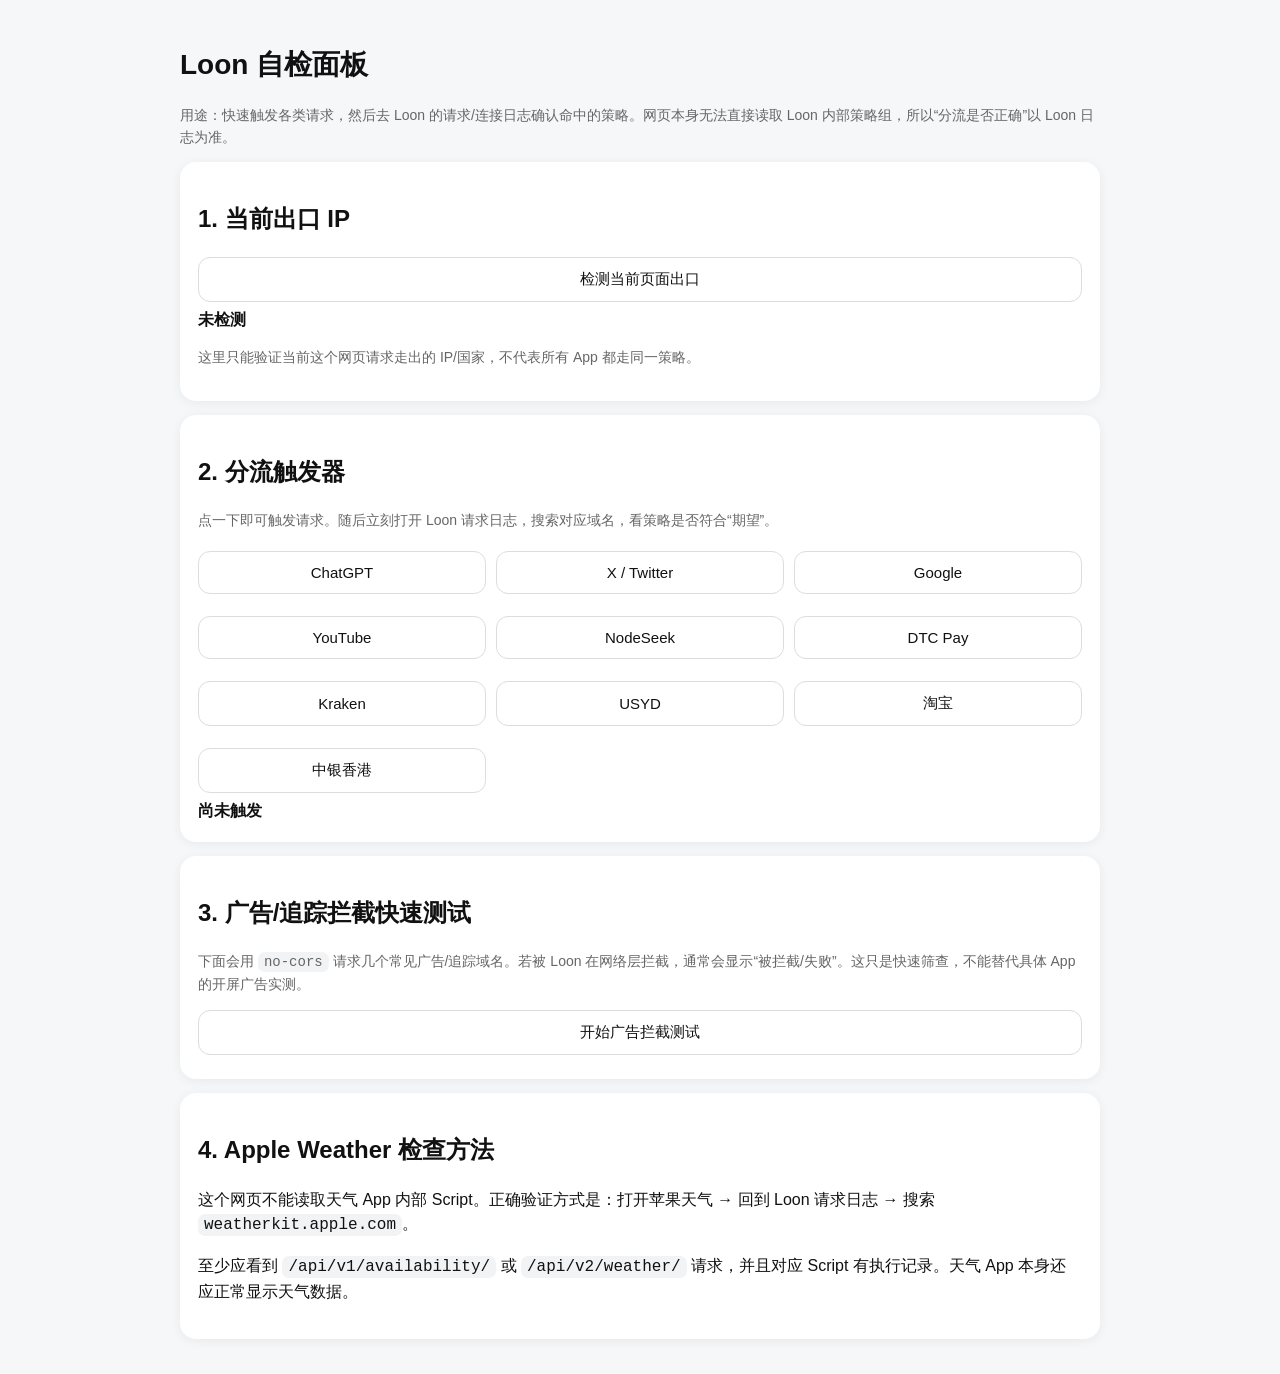
==== loon-test/index.html @ 425c66df "Add Loon routing and adblock test dashboard" ====
<!doctype html><html lang="zh-CN"><head><meta charset="utf-8"><meta name="viewport" content="width=device-width,initial-scale=1"><title>Loon 自检面板</title><style>body{font-family:-apple-system,BlinkMacSystemFont,"Segoe UI",sans-serif;max-width:920px;margin:0 auto;padding:24px;line-height:1.55;background:#f6f7f9;color:#111}.card{background:white;border-radius:16px;padding:18px;margin:14px 0;box-shadow:0 2px 12px rgba(0,0,0,.06)}h1{font-size:28px}.grid{display:grid;grid-template-columns:repeat(auto-fit,minmax(220px,1fr));gap:10px}.btn{display:block;width:100%;box-sizing:border-box;border:1px solid #ddd;background:#fff;border-radius:12px;padding:12px;margin:6px 0;text-decoration:none;color:#111;font-size:15px}.btn:active{transform:scale(.99)}.ok{color:#087f23}.bad{color:#b42318}.muted{color:#666;font-size:14px}.tag{font-family:ui-monospace,SFMono-Regular,Menlo,monospace;background:#f1f3f5;border-radius:7px;padding:2px 6px}.status{font-weight:600}</style></head><body><h1>Loon 自检面板</h1><p class="muted">用途：快速触发各类请求，然后去 Loon 的请求/连接日志确认命中的策略。网页本身无法直接读取 Loon 内部策略组，所以“分流是否正确”以 Loon 日志为准。</p><div class="card"><h2>1. 当前出口 IP</h2><button class="btn" onclick="checkIP()">检测当前页面出口</button><div id="ip" class="status">未检测</div><p class="muted">这里只能验证当前这个网页请求走出的 IP/国家，不代表所有 App 都走同一策略。</p></div><div class="card"><h2>2. 分流触发器</h2><p class="muted">点一下即可触发请求。随后立刻打开 Loon 请求日志，搜索对应域名，看策略是否符合“期望”。</p><div class="grid"><button class="btn" onclick="ping('https://chatgpt.com/cdn-cgi/trace','chatgpt.com','期望：ChatGPT / 日本优先，美国备用')">ChatGPT</button><button class="btn" onclick="ping('https://x.com','x.com','期望：Twitter / 美国优先')">X / Twitter</button><button class="btn" onclick="ping('https://www.google.com/generate_204','google.com','期望：GlobalUS')">Google</button><button class="btn" onclick="ping('https://www.youtube.com/generate_204','youtube.com','期望：YouTube')">YouTube</button><button class="btn" onclick="ping('https://nodeseek.com','nodeseek.com','期望：日本')">NodeSeek</button><button class="btn" onclick="ping('https://www.dtcpay.com','dtcpay.com','期望：新加坡')">DTC Pay</button><button class="btn" onclick="ping('https://www.kraken.com','kraken.com','期望：英国')">Kraken</button><button class="btn" onclick="ping('https://www.sydney.edu.au','sydney.edu.au','期望：School / 澳洲或美国')">USYD</button><button class="btn" onclick="ping('https://www.taobao.com','taobao.com','期望：DIRECT')">淘宝</button><button class="btn" onclick="ping('https://www.bochk.com','bochk.com','期望：DIRECT')">中银香港</button></div><div id="route" class="status">尚未触发</div></div><div class="card"><h2>3. 广告/追踪拦截快速测试</h2><p class="muted">下面会用 <span class="tag">no-cors</span> 请求几个常见广告/追踪域名。若被 Loon 在网络层拦截，通常会显示“被拦截/失败”。这只是快速筛查，不能替代具体 App 的开屏广告实测。</p><button class="btn" onclick="adtest()">开始广告拦截测试</button><div id="ads"></div></div><div class="card"><h2>4. Apple Weather 检查方法</h2><p>这个网页不能读取天气 App 内部 Script。正确验证方式是：打开苹果天气 → 回到 Loon 请求日志 → 搜索 <span class="tag">weatherkit.apple.com</span>。</p><p>至少应看到 <span class="tag">/api/v1/availability/</span> 或 <span class="tag">/api/v2/weather/</span> 请求，并且对应 Script 有执行记录。天气 App 本身还应正常显示天气数据。</p></div><script>async function checkIP(){const e=document.getElementById('ip');e.textContent='检测中…';try{const r=await fetch('https://ipwho.is/');const j=await r.json();e.innerHTML=`IP：${j.ip||'?'}　国家/地区：${j.country||'?'} (${j.country_code||'?'})　城市：${j.city||'?'}`;}catch(err){e.textContent='检测失败：'+err.message}}async function ping(url,domain,expect){const e=document.getElementById('route');e.textContent='正在触发 '+domain+'…';try{await fetch(url,{mode:'no-cors',cache:'no-store'});e.innerHTML=`已触发 <b>${domain}</b>。${expect}。现在去 Loon 请求日志搜索该域名。`;}catch(err){e.innerHTML=`请求 ${domain} 失败/被拦截。仍可去 Loon 日志查看实际命中。`}}async function one(url,name){try{await fetch(url,{mode:'no-cors',cache:'no-store'});return `<div class="bad">● ${name}：请求可达（可能未拦截）</div>`}catch(e){return `<div class="ok">● ${name}：请求失败/被拦截</div>`}}async function adtest(){const e=document.getElementById('ads');e.textContent='测试中…';const tests=[['https://googleads.g.doubleclick.net/pagead/id','DoubleClick'],['https://www.google-analytics.com/g/collect?v=2&tid=G-TEST&cid=1','Google Analytics'],['https://connect.facebook.net/en_US/fbevents.js','Facebook Pixel']];const out=[];for(const [u,n] of tests)out.push(await one(u,n));e.innerHTML=out.join('')+'<p class="muted">注意：服务端返回 4xx/404 也会被浏览器视为“请求可达”；因此最终仍建议结合 Loon 日志中的 REJECT/REJECT-DROP 判断。</p>'}</script></body></html>
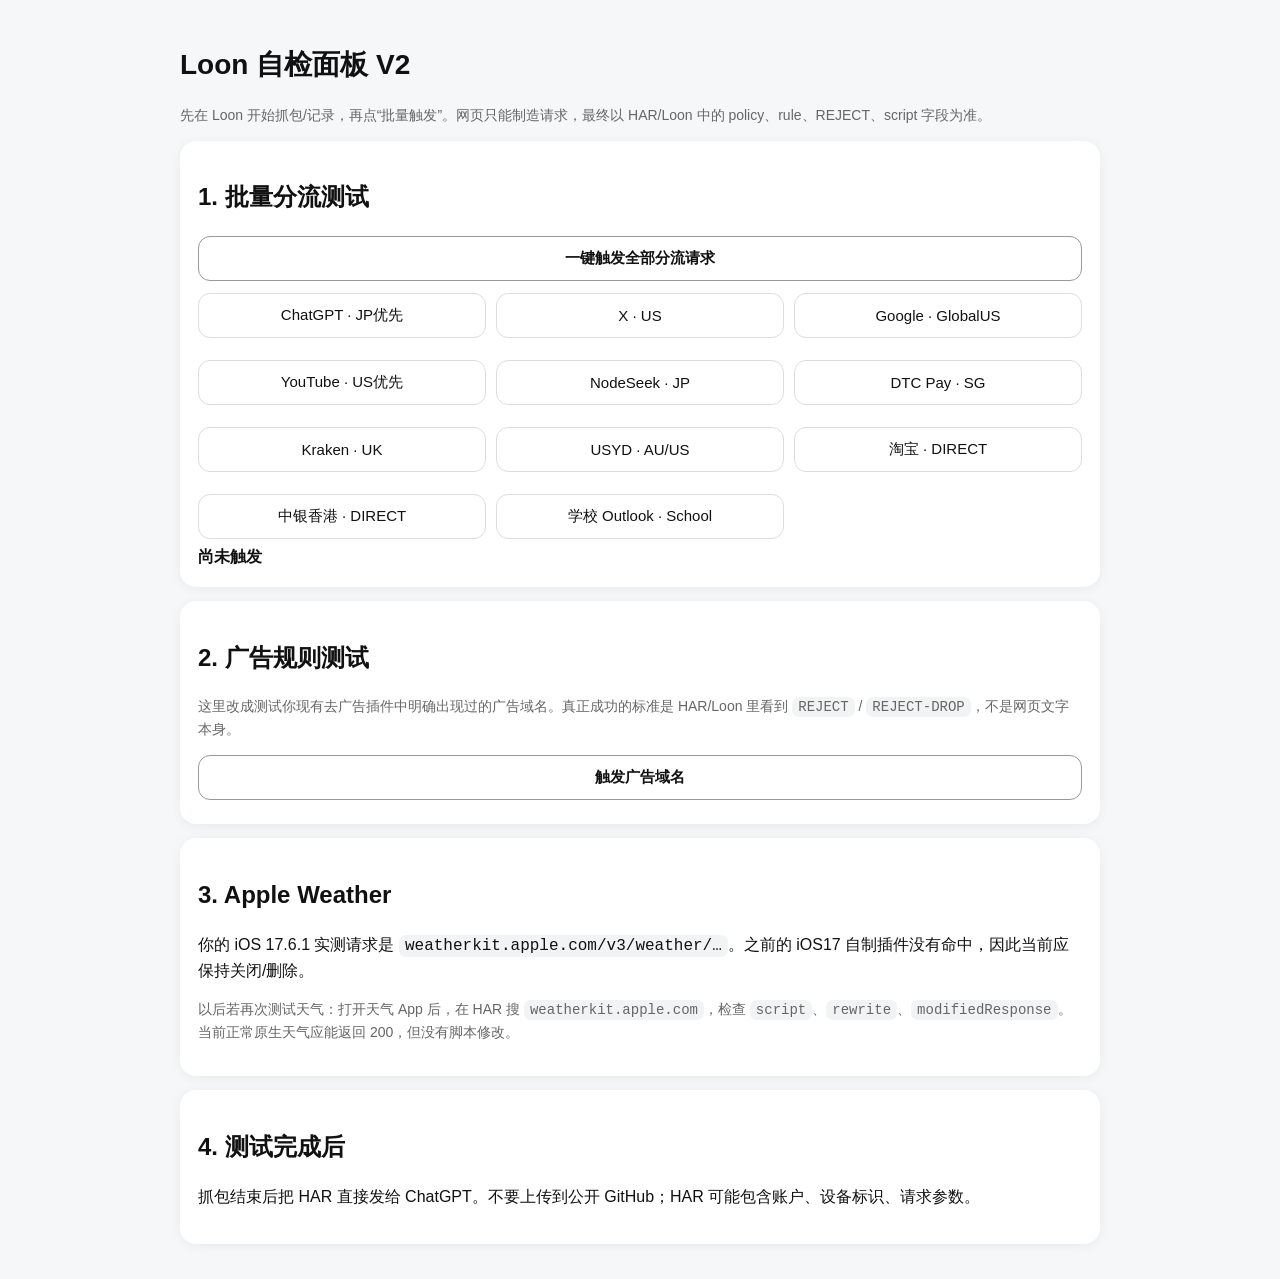
==== commit e3671ed2: "Upgrade Loon self-test page to V2 using HAR findings" ====
--- a/loon-test/index.html
+++ b/loon-test/index.html
@@ -1 +1 @@
-<!doctype html><html lang="zh-CN"><head><meta charset="utf-8"><meta name="viewport" content="width=device-width,initial-scale=1"><title>Loon 自检面板</title><style>body{font-family:-apple-system,BlinkMacSystemFont,"Segoe UI",sans-serif;max-width:920px;margin:0 auto;padding:24px;line-height:1.55;background:#f6f7f9;color:#111}.card{background:white;border-radius:16px;padding:18px;margin:14px 0;box-shadow:0 2px 12px rgba(0,0,0,.06)}h1{font-size:28px}.grid{display:grid;grid-template-columns:repeat(auto-fit,minmax(220px,1fr));gap:10px}.btn{display:block;width:100%;box-sizing:border-box;border:1px solid #ddd;background:#fff;border-radius:12px;padding:12px;margin:6px 0;text-decoration:none;color:#111;font-size:15px}.btn:active{transform:scale(.99)}.ok{color:#087f23}.bad{color:#b42318}.muted{color:#666;font-size:14px}.tag{font-family:ui-monospace,SFMono-Regular,Menlo,monospace;background:#f1f3f5;border-radius:7px;padding:2px 6px}.status{font-weight:600}</style></head><body><h1>Loon 自检面板</h1><p class="muted">用途：快速触发各类请求，然后去 Loon 的请求/连接日志确认命中的策略。网页本身无法直接读取 Loon 内部策略组，所以“分流是否正确”以 Loon 日志为准。</p><div class="card"><h2>1. 当前出口 IP</h2><button class="btn" onclick="checkIP()">检测当前页面出口</button><div id="ip" class="status">未检测</div><p class="muted">这里只能验证当前这个网页请求走出的 IP/国家，不代表所有 App 都走同一策略。</p></div><div class="card"><h2>2. 分流触发器</h2><p class="muted">点一下即可触发请求。随后立刻打开 Loon 请求日志，搜索对应域名，看策略是否符合“期望”。</p><div class="grid"><button class="btn" onclick="ping('https://chatgpt.com/cdn-cgi/trace','chatgpt.com','期望：ChatGPT / 日本优先，美国备用')">ChatGPT</button><button class="btn" onclick="ping('https://x.com','x.com','期望：Twitter / 美国优先')">X / Twitter</button><button class="btn" onclick="ping('https://www.google.com/generate_204','google.com','期望：GlobalUS')">Google</button><button class="btn" onclick="ping('https://www.youtube.com/generate_204','youtube.com','期望：YouTube')">YouTube</button><button class="btn" onclick="ping('https://nodeseek.com','nodeseek.com','期望：日本')">NodeSeek</button><button class="btn" onclick="ping('https://www.dtcpay.com','dtcpay.com','期望：新加坡')">DTC Pay</button><button class="btn" onclick="ping('https://www.kraken.com','kraken.com','期望：英国')">Kraken</button><button class="btn" onclick="ping('https://www.sydney.edu.au','sydney.edu.au','期望：School / 澳洲或美国')">USYD</button><button class="btn" onclick="ping('https://www.taobao.com','taobao.com','期望：DIRECT')">淘宝</button><button class="btn" onclick="ping('https://www.bochk.com','bochk.com','期望：DIRECT')">中银香港</button></div><div id="route" class="status">尚未触发</div></div><div class="card"><h2>3. 广告/追踪拦截快速测试</h2><p class="muted">下面会用 <span class="tag">no-cors</span> 请求几个常见广告/追踪域名。若被 Loon 在网络层拦截，通常会显示“被拦截/失败”。这只是快速筛查，不能替代具体 App 的开屏广告实测。</p><button class="btn" onclick="adtest()">开始广告拦截测试</button><div id="ads"></div></div><div class="card"><h2>4. Apple Weather 检查方法</h2><p>这个网页不能读取天气 App 内部 Script。正确验证方式是：打开苹果天气 → 回到 Loon 请求日志 → 搜索 <span class="tag">weatherkit.apple.com</span>。</p><p>至少应看到 <span class="tag">/api/v1/availability/</span> 或 <span class="tag">/api/v2/weather/</span> 请求，并且对应 Script 有执行记录。天气 App 本身还应正常显示天气数据。</p></div><script>async function checkIP(){const e=document.getElementById('ip');e.textContent='检测中…';try{const r=await fetch('https://ipwho.is/');const j=await r.json();e.innerHTML=`IP：${j.ip||'?'}　国家/地区：${j.country||'?'} (${j.country_code||'?'})　城市：${j.city||'?'}`;}catch(err){e.textContent='检测失败：'+err.message}}async function ping(url,domain,expect){const e=document.getElementById('route');e.textContent='正在触发 '+domain+'…';try{await fetch(url,{mode:'no-cors',cache:'no-store'});e.innerHTML=`已触发 <b>${domain}</b>。${expect}。现在去 Loon 请求日志搜索该域名。`;}catch(err){e.innerHTML=`请求 ${domain} 失败/被拦截。仍可去 Loon 日志查看实际命中。`}}async function one(url,name){try{await fetch(url,{mode:'no-cors',cache:'no-store'});return `<div class="bad">● ${name}：请求可达（可能未拦截）</div>`}catch(e){return `<div class="ok">● ${name}：请求失败/被拦截</div>`}}async function adtest(){const e=document.getElementById('ads');e.textContent='测试中…';const tests=[['https://googleads.g.doubleclick.net/pagead/id','DoubleClick'],['https://www.google-analytics.com/g/collect?v=2&tid=G-TEST&cid=1','Google Analytics'],['https://connect.facebook.net/en_US/fbevents.js','Facebook Pixel']];const out=[];for(const [u,n] of tests)out.push(await one(u,n));e.innerHTML=out.join('')+'<p class="muted">注意：服务端返回 4xx/404 也会被浏览器视为“请求可达”；因此最终仍建议结合 Loon 日志中的 REJECT/REJECT-DROP 判断。</p>'}</script></body></html>+<!doctype html><html lang="zh-CN"><head><meta charset="utf-8"><meta name="viewport" content="width=device-width,initial-scale=1"><title>Loon 自检面板 V2</title><style>body{font-family:-apple-system,BlinkMacSystemFont,"Segoe UI",sans-serif;max-width:920px;margin:0 auto;padding:24px;line-height:1.55;background:#f6f7f9;color:#111}.card{background:#fff;border-radius:16px;padding:18px;margin:14px 0;box-shadow:0 2px 12px rgba(0,0,0,.06)}h1{font-size:28px}.grid{display:grid;grid-template-columns:repeat(auto-fit,minmax(220px,1fr));gap:10px}.btn{display:block;width:100%;box-sizing:border-box;border:1px solid #ddd;background:#fff;border-radius:12px;padding:12px;margin:6px 0;text-decoration:none;color:#111;font-size:15px}.primary{font-weight:700;border-color:#999}.ok{color:#087f23}.bad{color:#b42318}.muted{color:#666;font-size:14px}.tag{font-family:ui-monospace,SFMono-Regular,Menlo,monospace;background:#f1f3f5;border-radius:7px;padding:2px 6px}.status{font-weight:600}</style></head><body><h1>Loon 自检面板 V2</h1><p class="muted">先在 Loon 开始抓包/记录，再点“批量触发”。网页只能制造请求，最终以 HAR/Loon 中的 policy、rule、REJECT、script 字段为准。</p><div class="card"><h2>1. 批量分流测试</h2><button class="btn primary" onclick="runAll()">一键触发全部分流请求</button><div class="grid"><button class="btn" onclick="ping(tests[0])">ChatGPT · JP优先</button><button class="btn" onclick="ping(tests[1])">X · US</button><button class="btn" onclick="ping(tests[2])">Google · GlobalUS</button><button class="btn" onclick="ping(tests[3])">YouTube · US优先</button><button class="btn" onclick="ping(tests[4])">NodeSeek · JP</button><button class="btn" onclick="ping(tests[5])">DTC Pay · SG</button><button class="btn" onclick="ping(tests[6])">Kraken · UK</button><button class="btn" onclick="ping(tests[7])">USYD · AU/US</button><button class="btn" onclick="ping(tests[8])">淘宝 · DIRECT</button><button class="btn" onclick="ping(tests[9])">中银香港 · DIRECT</button><button class="btn" onclick="ping(tests[10])">学校 Outlook · School</button></div><div id="route" class="status">尚未触发</div></div><div class="card"><h2>2. 广告规则测试</h2><p class="muted">这里改成测试你现有去广告插件中明确出现过的广告域名。真正成功的标准是 HAR/Loon 里看到 <span class="tag">REJECT</span> / <span class="tag">REJECT-DROP</span>，不是网页文字本身。</p><button class="btn primary" onclick="adtest()">触发广告域名</button><div id="ads"></div></div><div class="card"><h2>3. Apple Weather</h2><p>你的 iOS 17.6.1 实测请求是 <span class="tag">weatherkit.apple.com/v3/weather/…</span>。之前的 iOS17 自制插件没有命中，因此当前应保持关闭/删除。</p><p class="muted">以后若再次测试天气：打开天气 App 后，在 HAR 搜 <span class="tag">weatherkit.apple.com</span>，检查 <span class="tag">script</span>、<span class="tag">rewrite</span>、<span class="tag">modifiedResponse</span>。当前正常原生天气应能返回 200，但没有脚本修改。</p></div><div class="card"><h2>4. 测试完成后</h2><p>抓包结束后把 HAR 直接发给 ChatGPT。不要上传到公开 GitHub；HAR 可能包含账户、设备标识、请求参数。</p></div><script>const tests=[['https://chatgpt.com/cdn-cgi/trace','chatgpt.com'],['https://x.com','x.com'],['https://www.google.com/generate_204','google.com'],['https://www.youtube.com/generate_204','youtube.com'],['https://nodeseek.com','nodeseek.com'],['https://www.dtcpay.com','dtcpay.com'],['https://www.kraken.com','kraken.com'],['https://www.sydney.edu.au','sydney.edu.au'],['https://www.taobao.com','taobao.com'],['https://www.bochk.com','bochk.com'],['https://outlook.office365.com','outlook.office365.com']];async function ping(t){const [url,domain]=t,e=document.getElementById('route');e.textContent='触发 '+domain+'…';try{await fetch(url,{mode:'no-cors',cache:'no-store'});e.textContent='已触发 '+domain+'，去 HAR/Loon 查看 policy 和 rule。'}catch(_){e.textContent=domain+' 请求失败；失败本身也会记录到 HAR，可用于定位节点问题。'}}async function runAll(){for(const t of tests){await ping(t);await new Promise(r=>setTimeout(r,450))}document.getElementById('route').textContent='全部分流请求已触发。现在结束抓包并导出 HAR。'}async function fire(url,name){try{await fetch(url,{mode:'no-cors',cache:'no-store'});return '<div>● '+name+'：已发起；请以 HAR policy/rule 为准</div>'}catch(_){return '<div>● '+name+'：请求失败；请检查 HAR 是否为 REJECT</div>'}}async function adtest(){const e=document.getElementById('ads');e.textContent='触发中…';const a=[['https://mi.gdt.qq.com/','腾讯广告 mi.gdt.qq.com'],['https://mobads.baidu.com/','百度广告 mobads.baidu.com'],['https://api.biliapi.com/','Bilibili 广告接口域名'],['https://kad.gotokeep.com/','Keep 广告 kad.gotokeep.com']];let o=[];for(const x of a){o.push(await fire(...x));await new Promise(r=>setTimeout(r,300))}e.innerHTML=o.join('')+'<p class="muted">HAR 中出现 REJECT/REJECT-DROP 才算拦截规则真正命中。</p>'}</script></body></html>
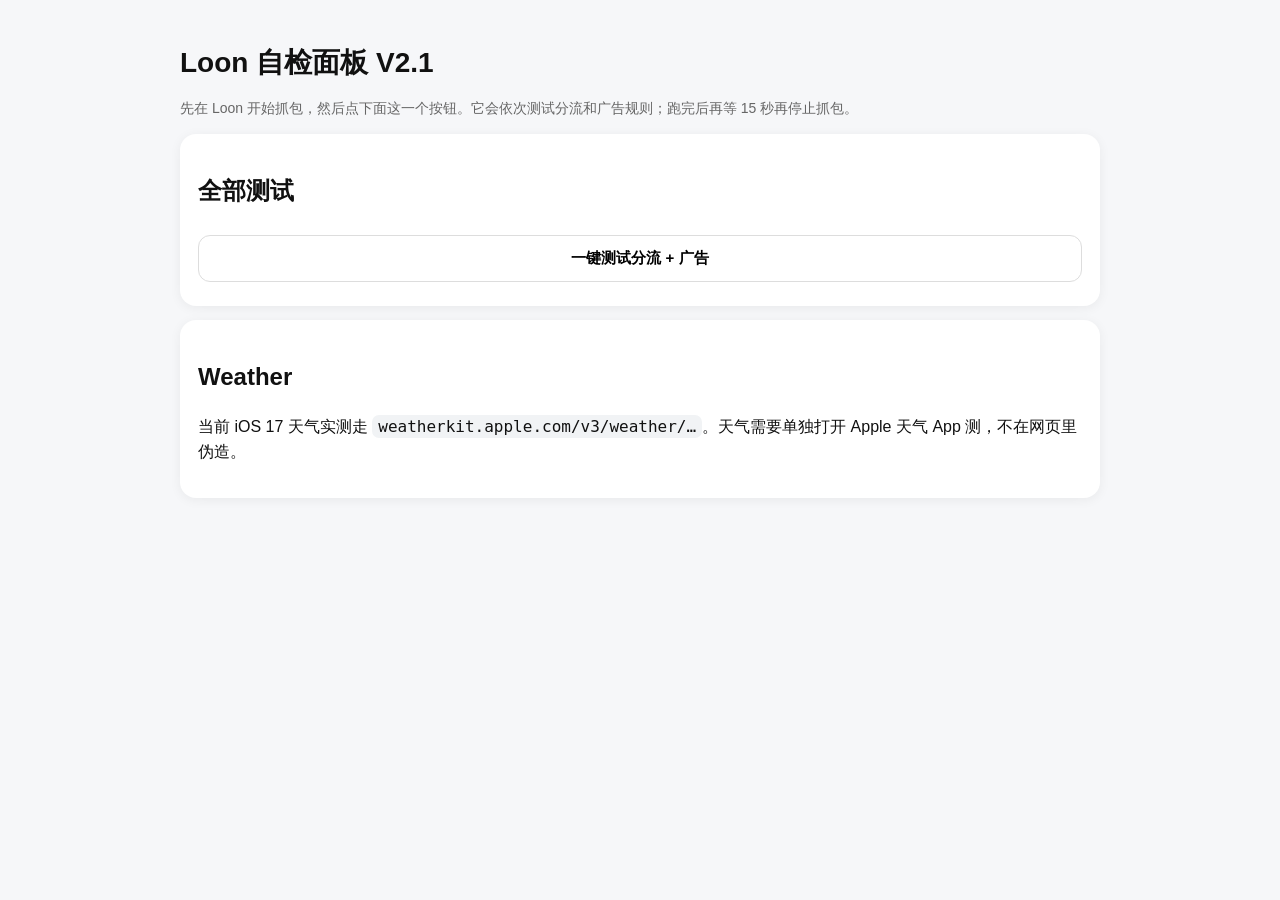
==== commit 9580b985: "Make Loon self-test one-click and wait-safe" ====
--- a/loon-test/index.html
+++ b/loon-test/index.html
@@ -1 +1 @@
-<!doctype html><html lang="zh-CN"><head><meta charset="utf-8"><meta name="viewport" content="width=device-width,initial-scale=1"><title>Loon 自检面板 V2</title><style>body{font-family:-apple-system,BlinkMacSystemFont,"Segoe UI",sans-serif;max-width:920px;margin:0 auto;padding:24px;line-height:1.55;background:#f6f7f9;color:#111}.card{background:#fff;border-radius:16px;padding:18px;margin:14px 0;box-shadow:0 2px 12px rgba(0,0,0,.06)}h1{font-size:28px}.grid{display:grid;grid-template-columns:repeat(auto-fit,minmax(220px,1fr));gap:10px}.btn{display:block;width:100%;box-sizing:border-box;border:1px solid #ddd;background:#fff;border-radius:12px;padding:12px;margin:6px 0;text-decoration:none;color:#111;font-size:15px}.primary{font-weight:700;border-color:#999}.ok{color:#087f23}.bad{color:#b42318}.muted{color:#666;font-size:14px}.tag{font-family:ui-monospace,SFMono-Regular,Menlo,monospace;background:#f1f3f5;border-radius:7px;padding:2px 6px}.status{font-weight:600}</style></head><body><h1>Loon 自检面板 V2</h1><p class="muted">先在 Loon 开始抓包/记录，再点“批量触发”。网页只能制造请求，最终以 HAR/Loon 中的 policy、rule、REJECT、script 字段为准。</p><div class="card"><h2>1. 批量分流测试</h2><button class="btn primary" onclick="runAll()">一键触发全部分流请求</button><div class="grid"><button class="btn" onclick="ping(tests[0])">ChatGPT · JP优先</button><button class="btn" onclick="ping(tests[1])">X · US</button><button class="btn" onclick="ping(tests[2])">Google · GlobalUS</button><button class="btn" onclick="ping(tests[3])">YouTube · US优先</button><button class="btn" onclick="ping(tests[4])">NodeSeek · JP</button><button class="btn" onclick="ping(tests[5])">DTC Pay · SG</button><button class="btn" onclick="ping(tests[6])">Kraken · UK</button><button class="btn" onclick="ping(tests[7])">USYD · AU/US</button><button class="btn" onclick="ping(tests[8])">淘宝 · DIRECT</button><button class="btn" onclick="ping(tests[9])">中银香港 · DIRECT</button><button class="btn" onclick="ping(tests[10])">学校 Outlook · School</button></div><div id="route" class="status">尚未触发</div></div><div class="card"><h2>2. 广告规则测试</h2><p class="muted">这里改成测试你现有去广告插件中明确出现过的广告域名。真正成功的标准是 HAR/Loon 里看到 <span class="tag">REJECT</span> / <span class="tag">REJECT-DROP</span>，不是网页文字本身。</p><button class="btn primary" onclick="adtest()">触发广告域名</button><div id="ads"></div></div><div class="card"><h2>3. Apple Weather</h2><p>你的 iOS 17.6.1 实测请求是 <span class="tag">weatherkit.apple.com/v3/weather/…</span>。之前的 iOS17 自制插件没有命中，因此当前应保持关闭/删除。</p><p class="muted">以后若再次测试天气：打开天气 App 后，在 HAR 搜 <span class="tag">weatherkit.apple.com</span>，检查 <span class="tag">script</span>、<span class="tag">rewrite</span>、<span class="tag">modifiedResponse</span>。当前正常原生天气应能返回 200，但没有脚本修改。</p></div><div class="card"><h2>4. 测试完成后</h2><p>抓包结束后把 HAR 直接发给 ChatGPT。不要上传到公开 GitHub；HAR 可能包含账户、设备标识、请求参数。</p></div><script>const tests=[['https://chatgpt.com/cdn-cgi/trace','chatgpt.com'],['https://x.com','x.com'],['https://www.google.com/generate_204','google.com'],['https://www.youtube.com/generate_204','youtube.com'],['https://nodeseek.com','nodeseek.com'],['https://www.dtcpay.com','dtcpay.com'],['https://www.kraken.com','kraken.com'],['https://www.sydney.edu.au','sydney.edu.au'],['https://www.taobao.com','taobao.com'],['https://www.bochk.com','bochk.com'],['https://outlook.office365.com','outlook.office365.com']];async function ping(t){const [url,domain]=t,e=document.getElementById('route');e.textContent='触发 '+domain+'…';try{await fetch(url,{mode:'no-cors',cache:'no-store'});e.textContent='已触发 '+domain+'，去 HAR/Loon 查看 policy 和 rule。'}catch(_){e.textContent=domain+' 请求失败；失败本身也会记录到 HAR，可用于定位节点问题。'}}async function runAll(){for(const t of tests){await ping(t);await new Promise(r=>setTimeout(r,450))}document.getElementById('route').textContent='全部分流请求已触发。现在结束抓包并导出 HAR。'}async function fire(url,name){try{await fetch(url,{mode:'no-cors',cache:'no-store'});return '<div>● '+name+'：已发起；请以 HAR policy/rule 为准</div>'}catch(_){return '<div>● '+name+'：请求失败；请检查 HAR 是否为 REJECT</div>'}}async function adtest(){const e=document.getElementById('ads');e.textContent='触发中…';const a=[['https://mi.gdt.qq.com/','腾讯广告 mi.gdt.qq.com'],['https://mobads.baidu.com/','百度广告 mobads.baidu.com'],['https://api.biliapi.com/','Bilibili 广告接口域名'],['https://kad.gotokeep.com/','Keep 广告 kad.gotokeep.com']];let o=[];for(const x of a){o.push(await fire(...x));await new Promise(r=>setTimeout(r,300))}e.innerHTML=o.join('')+'<p class="muted">HAR 中出现 REJECT/REJECT-DROP 才算拦截规则真正命中。</p>'}</script></body></html>+<!doctype html><html lang="zh-CN"><head><meta charset="utf-8"><meta name="viewport" content="width=device-width,initial-scale=1"><title>Loon 自检面板 V2.1</title><style>body{font-family:-apple-system,BlinkMacSystemFont,"Segoe UI",sans-serif;max-width:920px;margin:0 auto;padding:22px;line-height:1.55;background:#f6f7f9;color:#111}.card{background:#fff;border-radius:16px;padding:18px;margin:14px 0;box-shadow:0 2px 12px rgba(0,0,0,.06)}h1{font-size:28px;margin-bottom:6px}.btn{width:100%;box-sizing:border-box;border:1px solid #ddd;background:#fff;border-radius:12px;padding:13px;margin:6px 0;font-size:15px}.primary{font-weight:700}.ok{color:#087f23}.bad{color:#b42318}.muted{color:#666;font-size:14px}.tag{font-family:ui-monospace,SFMono-Regular,Menlo,monospace;background:#f1f3f5;border-radius:7px;padding:2px 6px}.row{padding:6px 0;border-bottom:1px solid #eee}.row:last-child{border-bottom:0}</style></head><body><h1>Loon 自检面板 V2.1</h1><p class="muted">先在 Loon 开始抓包，然后点下面这一个按钮。它会依次测试分流和广告规则；跑完后再等 15 秒再停止抓包。</p><div class="card"><h2>全部测试</h2><button class="btn primary" onclick="runEverything()">一键测试分流 + 广告</button><div id="result"></div></div><div class="card"><h2>Weather</h2><p>当前 iOS 17 天气实测走 <span class="tag">weatherkit.apple.com/v3/weather/…</span>。天气需要单独打开 Apple 天气 App 测，不在网页里伪造。</p></div><script>const routes=[['ChatGPT','https://chatgpt.com/cdn-cgi/trace','JP优先/US备用'],['X','https://x.com/','US'],['Google','https://www.google.com/generate_204','GlobalUS'],['YouTube','https://www.youtube.com/generate_204','YouTube/US'],['NodeSeek','https://www.nodeseek.com/','JP'],['DTC Pay','https://www.dtcpay.com/','SG'],['Kraken','https://www.kraken.com/','UK'],['USYD','https://www.sydney.edu.au/','School AU/US'],['Outlook','https://outlook.office365.com/','School AU/US'],['淘宝','https://www.taobao.com/','DIRECT'],['中银香港','https://www.bochk.com/','DIRECT']];const ads=[['腾讯广告','https://mi.gdt.qq.com/'],['百度广告','https://mobads.baidu.com/'],['Bilibili广告域名','https://api.biliapi.com/'],['Keep广告','https://kad.gotokeep.com/']];const sleep=ms=>new Promise(r=>setTimeout(r,ms));function row(n,t,c=''){return `<div class="row ${c}"><b>${n}</b>：${t}</div>`}async function probe(url,timeout){const ctl=new AbortController();const timer=setTimeout(()=>ctl.abort(),timeout);const s=Date.now();try{await fetch(url,{mode:'no-cors',cache:'no-store',signal:ctl.signal});clearTimeout(timer);return ['完成',Date.now()-s,true]}catch(e){clearTimeout(timer);return [e.name==='AbortError'?'超时/仍在连接':'失败/被拦截',Date.now()-s,false]}}async function runEverything(){const e=document.getElementById('result');let out='<p><b>分流测试</b></p>';e.innerHTML=out;for(const [n,u,expect] of routes){const [state,ms,ok]=await probe(u,8000);out+=row(n,`${state} · ${ms}ms · 期望 ${expect}`,ok?'ok':'bad');e.innerHTML=out;await sleep(300)}out+='<p><b>广告规则测试</b></p>';e.innerHTML=out;for(const [n,u] of ads){const [state,ms,ok]=await probe(u,5000);out+=row(n,`${state} · ${ms}ms`,ok?'bad':'ok');e.innerHTML=out;await sleep(300)}out+='<p class="muted">网页结果只用于触发请求。最终以 HAR 中 policy/rule 是否命中正确策略、广告是否为 REJECT/REJECT-DROP/REJECT-200 为准。现在请再等 15 秒后停止抓包。</p>';e.innerHTML=out}</script></body></html>
